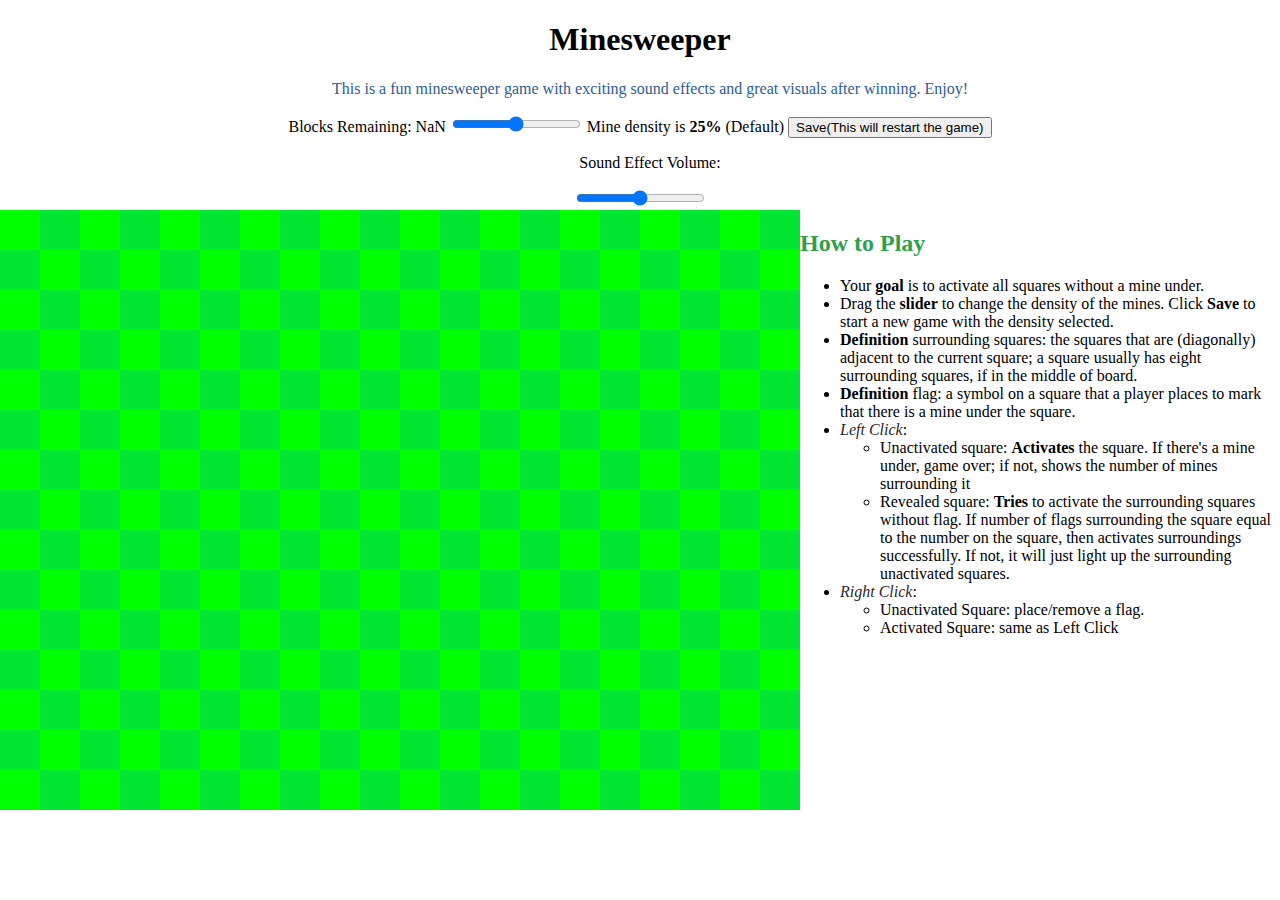
==== MinesweeperGame.html @ ee45b4dc "sound" ====
<!DOCTYPE html>
<html>
    <head>
        <meta charset="UTF-8">
        <title>Minesweeper-Game</title>
        
        <style> 
            body {padding: 0; margin: 0;}
            .container {
                text-align: center;
            }

            .content-wrapper {
                display: flex;
                justify-content: center;
                text-align: left;
                align-items: flex-start;
            }
            
            canvas-container {
                display: flex;
                justify-content: center;
                align-items: center;
            }

            .main-title {
                font-family: "sacramento", cursive;
            }

            .section-title {
                font-family: "Lobster", cursive;
                color:#2f9f4b;
            }

            .fancy-text {
                font-family: "sacramento", cursive;
                color:rgb(46, 92, 148);
            }
            
            em {
                color:rgba(0, 0, 0, 0.885);
            }
            
            
            p {
                margin-left: 20px;
                /* Additional styling for the game description */
            }
              
        </style>

        
        
        

        

    </head>
    <body>
        <div class="container">
            <h1 class="main-title">Minesweeper</h1>

            <p class="fancy-text">This is a fun minesweeper game with exciting sound effects and great visuals after winning. Enjoy!</p>

            <div id="densMine-slider-container">
                <span id="remaining-blocks"></span>
                <input type="range" id="slider" min="0" max="50" value="25" step="1" >
                <span id="sliderValue">Mine density is <strong>25%</strong> (Default) </span>
                <button id="saveButton">Save(This will restart the game)</button>
                <p>Sound Effect Volume:</p>
                <input type="range" id="volume-slider" min="0" max="100" value="50" step="1"> 
            </div>

            <div class="content-wrapper">
                <div id="canvas-container">
                    
                </div>
                

                <div id="instructions">
                    <h2 class="section-title">How to Play</h2>
                    
                    <ul>
                        <li>Your <strong>goal</strong> is to activate all squares without a mine under.</li>
                        <li>Drag the <strong>slider</strong> to change the density of the mines. Click <strong>Save</strong> to start a new game with the density selected.</li>
                        <li><strong>Definition</strong> surrounding squares: 
                            the squares that are (diagonally) adjacent to the current square;
                            a square usually has eight surrounding squares, if in the middle of board.</li>
                        <li><strong>Definition</strong> flag: 
                            a symbol on a square that a player places to mark that there is a mine under the square.</li>
                        <li><em>Left Click</em>:
                            <ul>
                                <li>Unactivated square: <strong>Activates</strong> the square.
                                    If there's a mine under, game over; if not, shows the number of mines surrounding it</li>
                                <li>Revealed square: <strong>Tries</strong> to activate the surrounding squares without flag.
                                    If number of flags surrounding the square equal to the number on the square, then activates surroundings successfully.
                                    If not, it will just light up the surrounding unactivated squares.</li>
                            </ul>
                        </li>
                        <li><em>Right Click</em>:
                            <ul>
                                <li>Unactivated Square: place/remove a flag.</li>
                                <li>Activated Square: same as Left Click</li>
                            </ul>

                        </li>
                    </ul>
                    
                </div>
            </div>

            
            
        </div>
        <script src="libraries/p5.js"></script>
        
        <script src="libraries/p5.sound.js"></script>
        <script src="minesweeper/Minesweeper.js"></script>
        <script src="minesweeper/Block.js"></script>
        <script src="minesweeper/Firework.js"></script>
    </body>
</html>
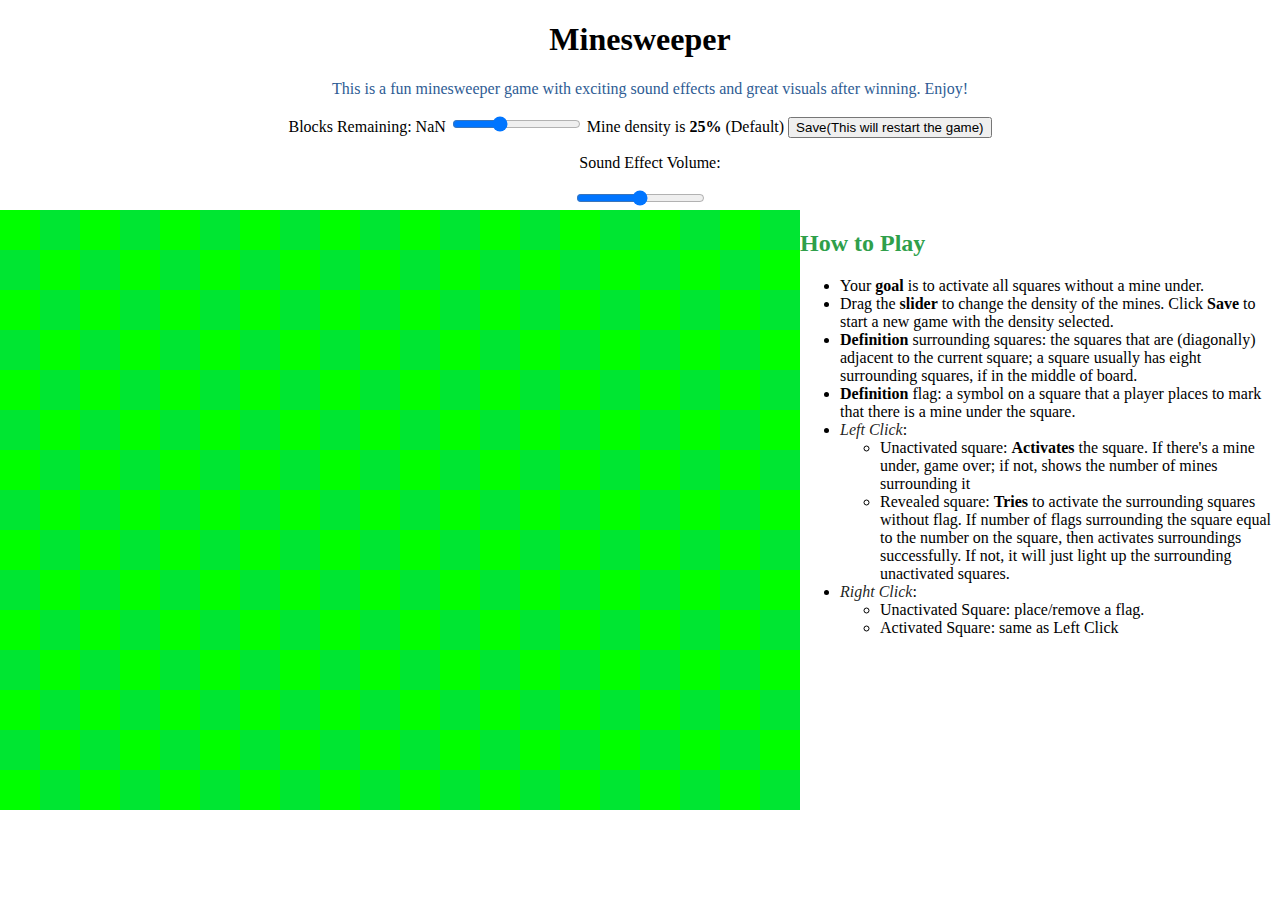
==== commit 54b88497: "default density change" ====
--- a/MinesweeperGame.html
+++ b/MinesweeperGame.html
@@ -64,7 +64,7 @@
 
             <div id="densMine-slider-container">
                 <span id="remaining-blocks"></span>
-                <input type="range" id="slider" min="0" max="50" value="25" step="1" >
+                <input type="range" id="slider" min="0" max="50" value="18" step="1" >
                 <span id="sliderValue">Mine density is <strong>25%</strong> (Default) </span>
                 <button id="saveButton">Save(This will restart the game)</button>
                 <p>Sound Effect Volume:</p>
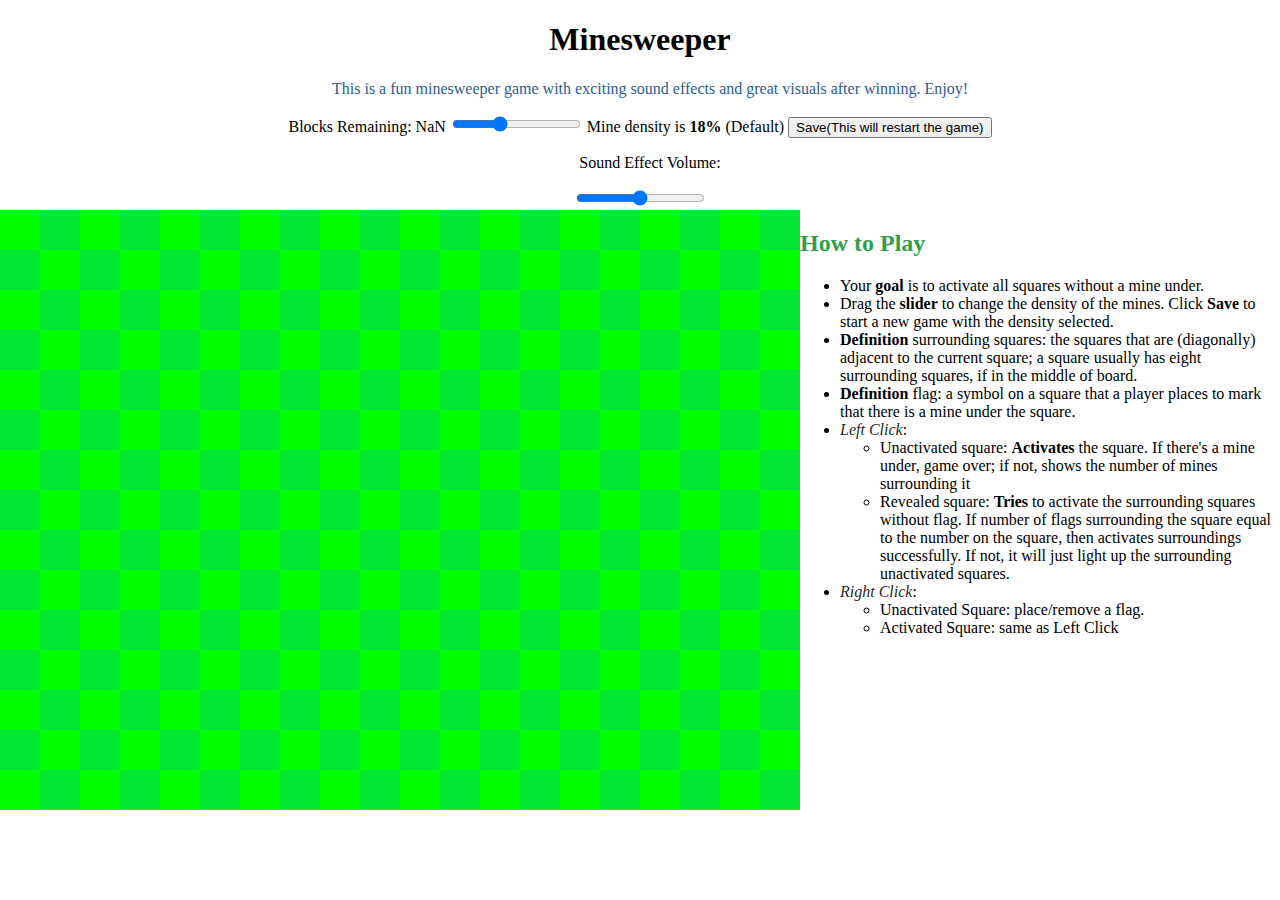
==== commit 70387cf1: "densMine default 18" ====
--- a/MinesweeperGame.html
+++ b/MinesweeperGame.html
@@ -65,7 +65,7 @@
             <div id="densMine-slider-container">
                 <span id="remaining-blocks"></span>
                 <input type="range" id="slider" min="0" max="50" value="18" step="1" >
-                <span id="sliderValue">Mine density is <strong>25%</strong> (Default) </span>
+                <span id="sliderValue">Mine density is <strong>18%</strong> (Default) </span>
                 <button id="saveButton">Save(This will restart the game)</button>
                 <p>Sound Effect Volume:</p>
                 <input type="range" id="volume-slider" min="0" max="100" value="50" step="1"> 
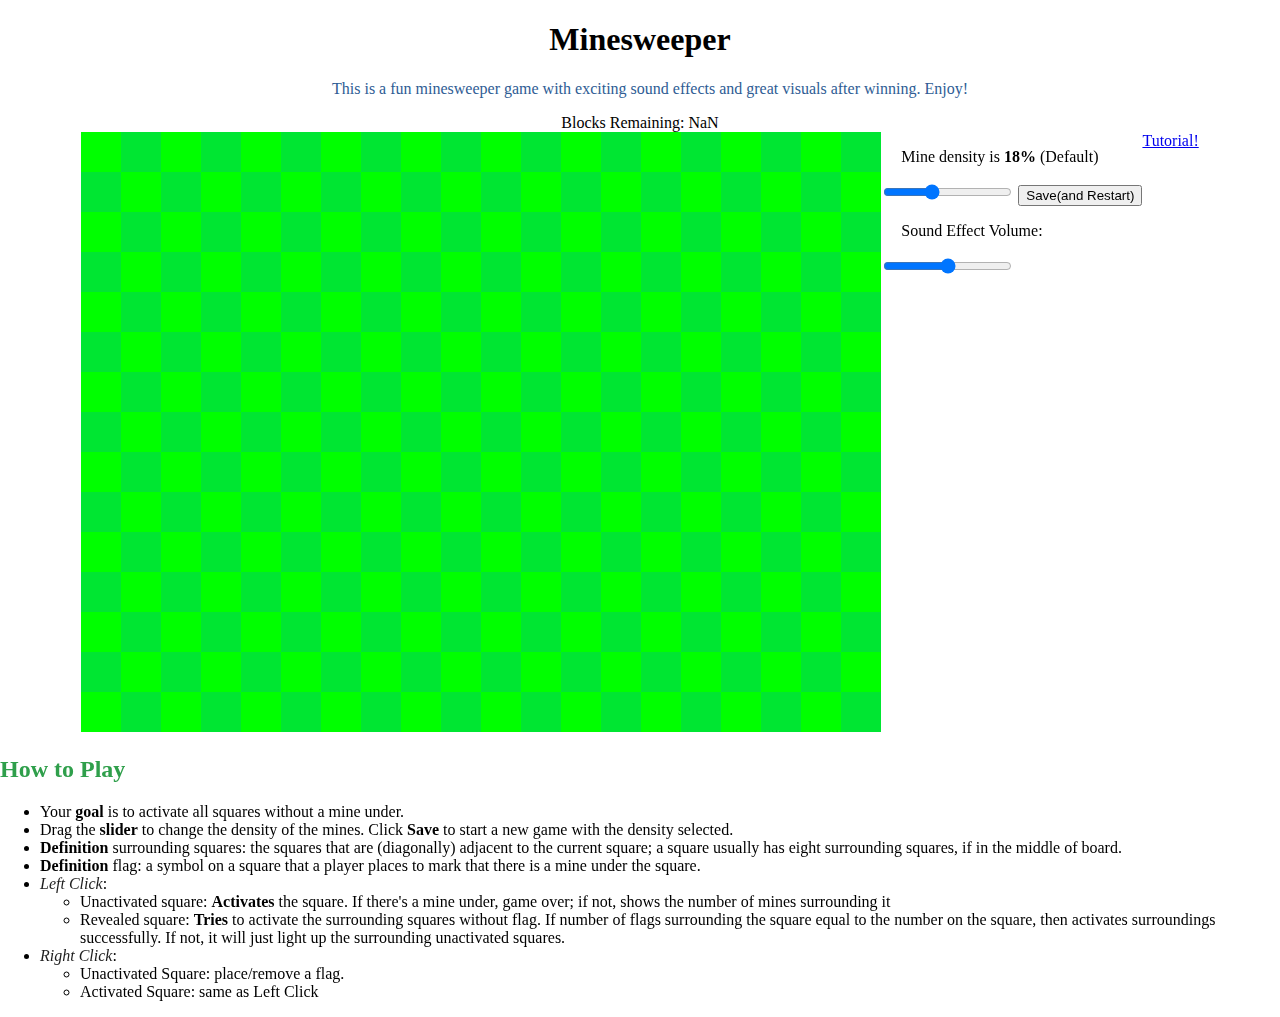
==== commit 2b851716: "Minesweeper tutorial resouces" ====
--- a/MinesweeperGame.html
+++ b/MinesweeperGame.html
@@ -61,57 +61,63 @@
             <h1 class="main-title">Minesweeper</h1>
 
             <p class="fancy-text">This is a fun minesweeper game with exciting sound effects and great visuals after winning. Enjoy!</p>
-
-            <div id="densMine-slider-container">
-                <span id="remaining-blocks"></span>
-                <input type="range" id="slider" min="0" max="50" value="18" step="1" >
-                <span id="sliderValue">Mine density is <strong>18%</strong> (Default) </span>
-                <button id="saveButton">Save(This will restart the game)</button>
-                <p>Sound Effect Volume:</p>
-                <input type="range" id="volume-slider" min="0" max="100" value="50" step="1"> 
-            </div>
+            <span id="remaining-blocks"></span>
+            
 
             <div class="content-wrapper">
                 <div id="canvas-container">
                     
                 </div>
+
+                <div id="densMine-slider-container">
+                    <p id="sliderValue">Mine density is <strong>18%</strong> (Default)   </p>
+                    <input type="range" id="slider" min="0" max="50" value="18" step="1" >
+                    <button id="saveButton">Save(and Restart)</button>
+                    <p>Sound Effect Volume:</p>
+                    <input type="range" id="volume-slider" min="0" max="100" value="50" step="1"> 
+                </div>
+                
+                <a id="tutorialReference" href="MSTutorial.html"> Tutorial!</a>
                 
 
-                <div id="instructions">
-                    <h2 class="section-title">How to Play</h2>
                     
-                    <ul>
-                        <li>Your <strong>goal</strong> is to activate all squares without a mine under.</li>
-                        <li>Drag the <strong>slider</strong> to change the density of the mines. Click <strong>Save</strong> to start a new game with the density selected.</li>
-                        <li><strong>Definition</strong> surrounding squares: 
-                            the squares that are (diagonally) adjacent to the current square;
-                            a square usually has eight surrounding squares, if in the middle of board.</li>
-                        <li><strong>Definition</strong> flag: 
-                            a symbol on a square that a player places to mark that there is a mine under the square.</li>
-                        <li><em>Left Click</em>:
-                            <ul>
-                                <li>Unactivated square: <strong>Activates</strong> the square.
-                                    If there's a mine under, game over; if not, shows the number of mines surrounding it</li>
-                                <li>Revealed square: <strong>Tries</strong> to activate the surrounding squares without flag.
-                                    If number of flags surrounding the square equal to the number on the square, then activates surroundings successfully.
-                                    If not, it will just light up the surrounding unactivated squares.</li>
-                            </ul>
-                        </li>
-                        <li><em>Right Click</em>:
-                            <ul>
-                                <li>Unactivated Square: place/remove a flag.</li>
-                                <li>Activated Square: same as Left Click</li>
-                            </ul>
-
-                        </li>
-                    </ul>
                     
                 </div>
             </div>
 
             
+        </div>
+
+        <div id="instructions">
+            <h2 class="section-title">How to Play</h2>
             
-        </div>
+            <ul>
+                <li>Your <strong>goal</strong> is to activate all squares without a mine under.</li>
+                <li>Drag the <strong>slider</strong> to change the density of the mines. Click <strong>Save</strong> to start a new game with the density selected.</li>
+                <li><strong>Definition</strong> surrounding squares: 
+                    the squares that are (diagonally) adjacent to the current square;
+                    a square usually has eight surrounding squares, if in the middle of board.</li>
+                <li><strong>Definition</strong> flag: 
+                    a symbol on a square that a player places to mark that there is a mine under the square.</li>
+                <li><em>Left Click</em>:
+                    <ul>
+                        <li>Unactivated square: <strong>Activates</strong> the square.
+                            If there's a mine under, game over; if not, shows the number of mines surrounding it</li>
+                        <li>Revealed square: <strong>Tries</strong> to activate the surrounding squares without flag.
+                            If number of flags surrounding the square equal to the number on the square, then activates surroundings successfully.
+                            If not, it will just light up the surrounding unactivated squares.</li>
+                    </ul>
+                </li>
+                <li><em>Right Click</em>:
+                    <ul>
+                        <li>Unactivated Square: place/remove a flag.</li>
+                        <li>Activated Square: same as Left Click</li>
+                    </ul>
+
+                </li>
+            </ul>
+
+
         <script src="libraries/p5.js"></script>
         
         <script src="libraries/p5.sound.js"></script>
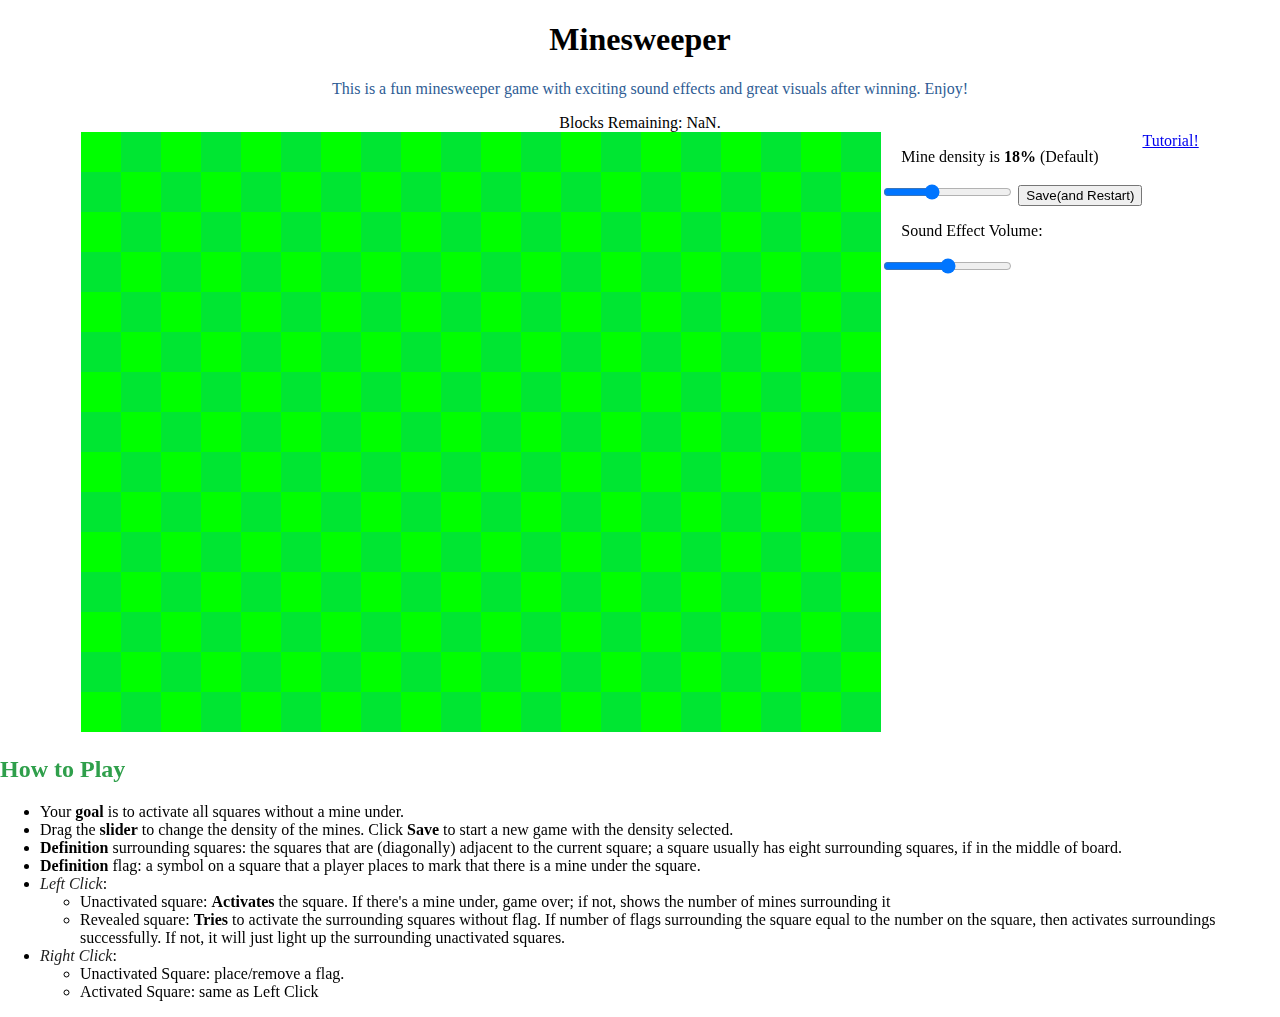
==== commit 61aa43be: "minesweepter html update" ====
--- a/MinesweeperGame.html
+++ b/MinesweeperGame.html
@@ -67,6 +67,7 @@
             <div class="content-wrapper">
                 <div id="canvas-container">
                     
+                    
                 </div>
 
                 <div id="densMine-slider-container">
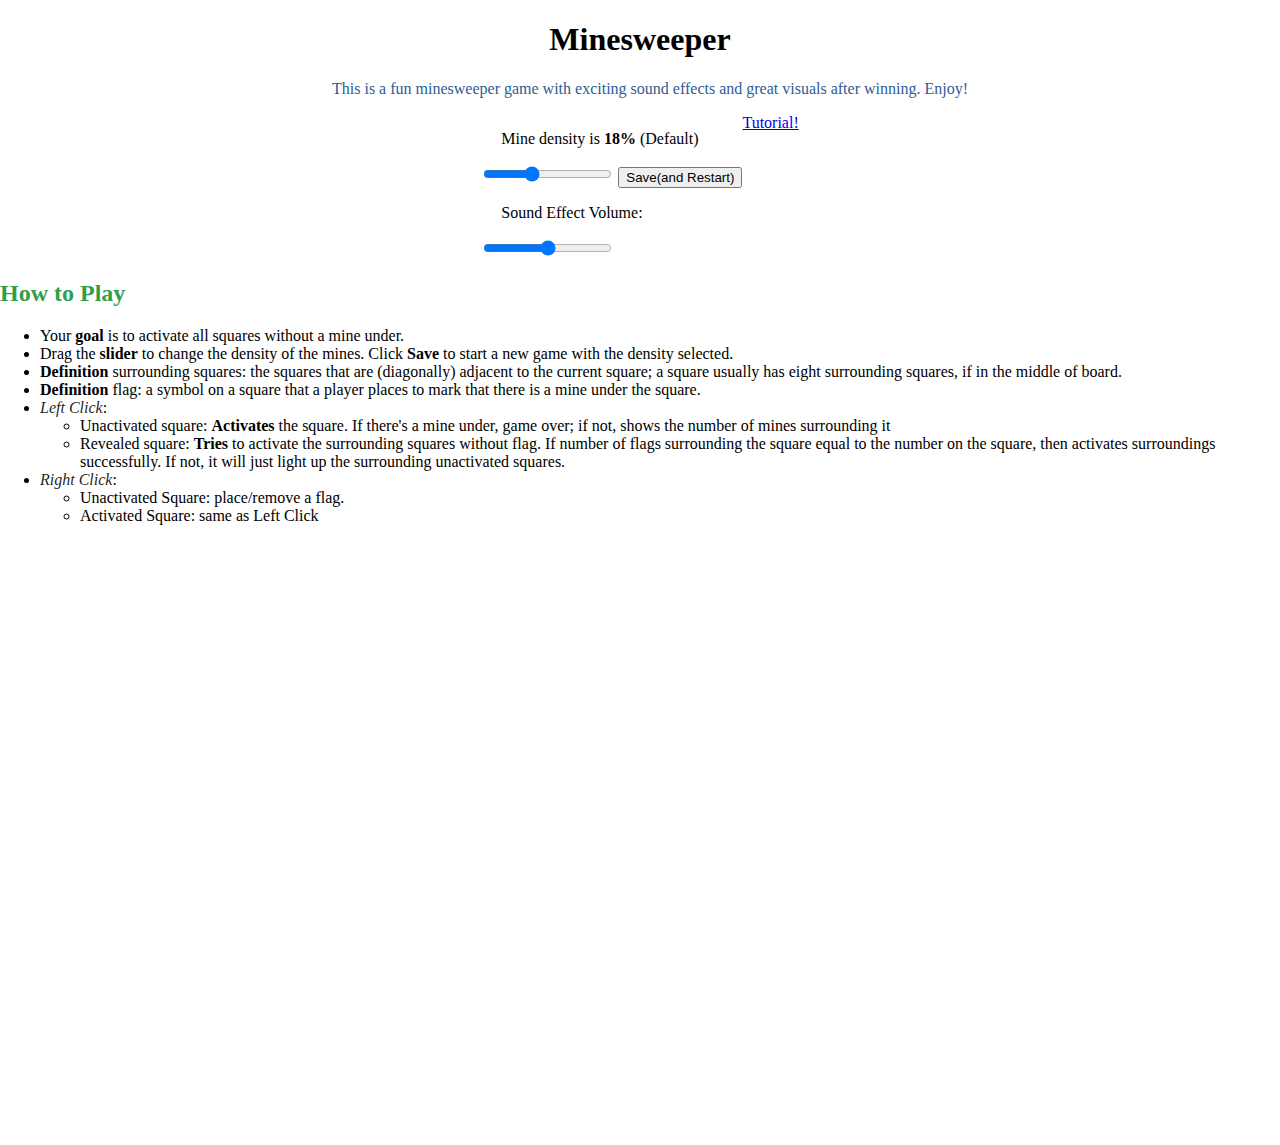
==== commit 694f4016: "new tutorial and css" ====
--- a/MinesweeperGame.html
+++ b/MinesweeperGame.html
@@ -17,7 +17,7 @@
                 align-items: flex-start;
             }
             
-            canvas-container {
+            .canvas-container {
                 display: flex;
                 justify-content: center;
                 align-items: center;
@@ -65,7 +65,7 @@
             
 
             <div class="content-wrapper">
-                <div id="canvas-container">
+                <div class="canvas-container">
                     
                     
                 </div>
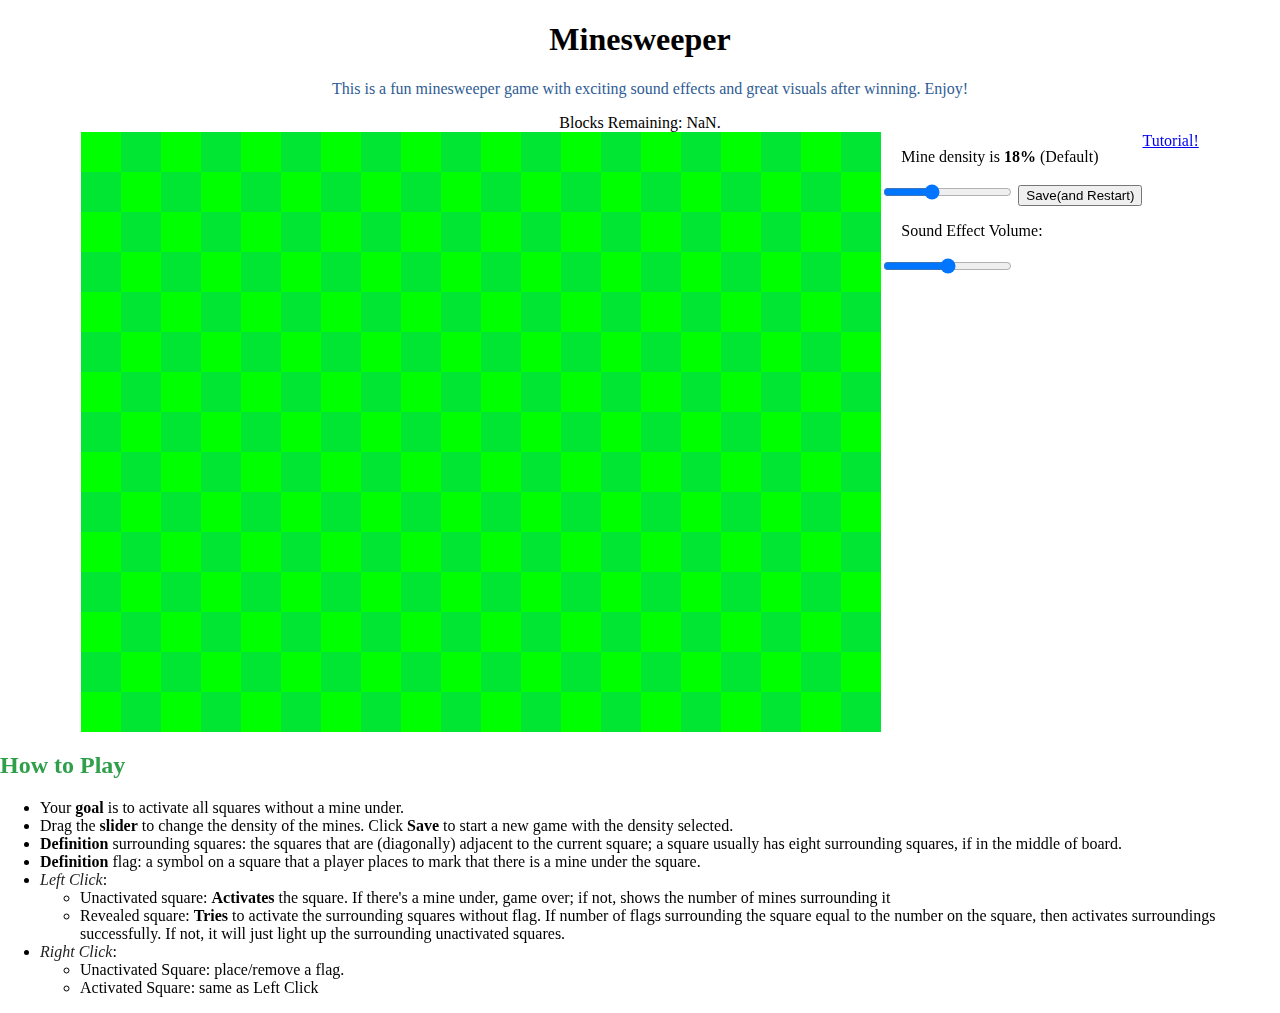
==== commit 361d5f1c: "tutorial update" ====
--- a/MinesweeperGame.html
+++ b/MinesweeperGame.html
@@ -65,7 +65,7 @@
             
 
             <div class="content-wrapper">
-                <div class="canvas-container">
+                <div class="canvas-container" id="main-canvas">
                     
                     
                 </div>
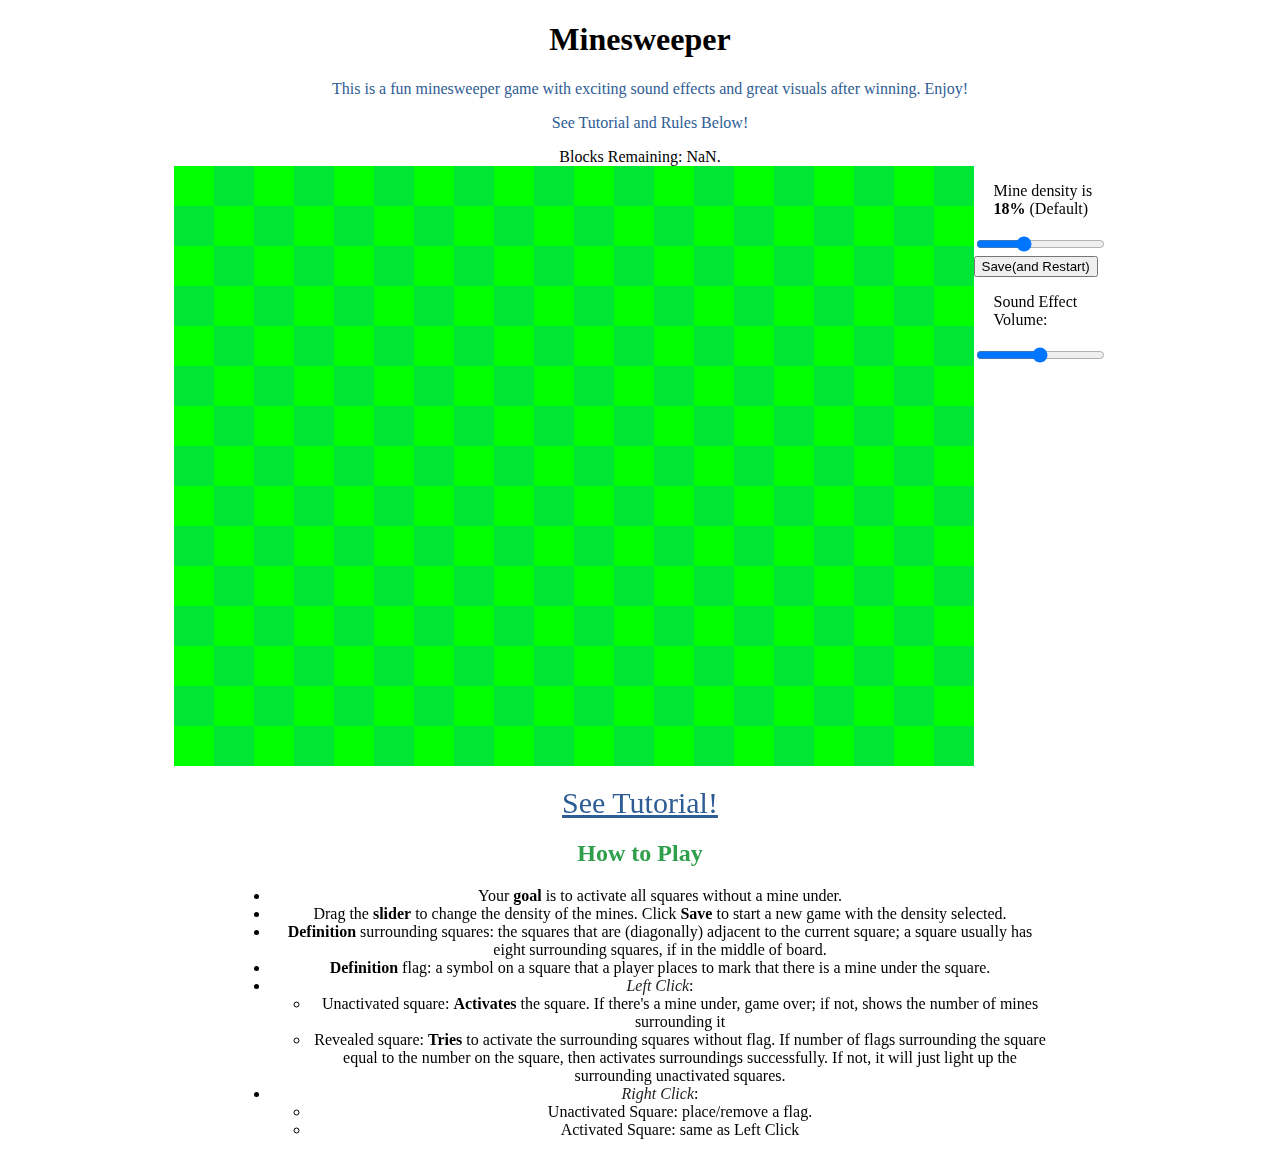
==== commit f8d45d30: "fixed some styles" ====
--- a/MinesweeperGame.html
+++ b/MinesweeperGame.html
@@ -8,7 +8,11 @@
             body {padding: 0; margin: 0;}
             .container {
                 text-align: center;
+                margin-left:18%;
+                margin-right: 18%;
+                margin-top: 20px;
             }
+
 
             .content-wrapper {
                 display: flex;
@@ -40,6 +44,11 @@
             em {
                 color:rgba(0, 0, 0, 0.885);
             }
+
+            .large{
+                font-size:30px;
+
+            }
             
             
             p {
@@ -61,6 +70,7 @@
             <h1 class="main-title">Minesweeper</h1>
 
             <p class="fancy-text">This is a fun minesweeper game with exciting sound effects and great visuals after winning. Enjoy!</p>
+            <p class="fancy-text">See Tutorial and Rules Below!</p>
             <span id="remaining-blocks"></span>
             
 
@@ -78,7 +88,7 @@
                     <input type="range" id="volume-slider" min="0" max="100" value="50" step="1"> 
                 </div>
                 
-                <a id="tutorialReference" href="MSTutorial.html"> Tutorial!</a>
+                
                 
 
                     
@@ -89,7 +99,8 @@
             
         </div>
 
-        <div id="instructions">
+        <div id="instructions" class="container">
+            <a class="fancy-text large" id="tutorialReference" href="MSTutorial.html"> See Tutorial!</a>
             <h2 class="section-title">How to Play</h2>
             
             <ul>
